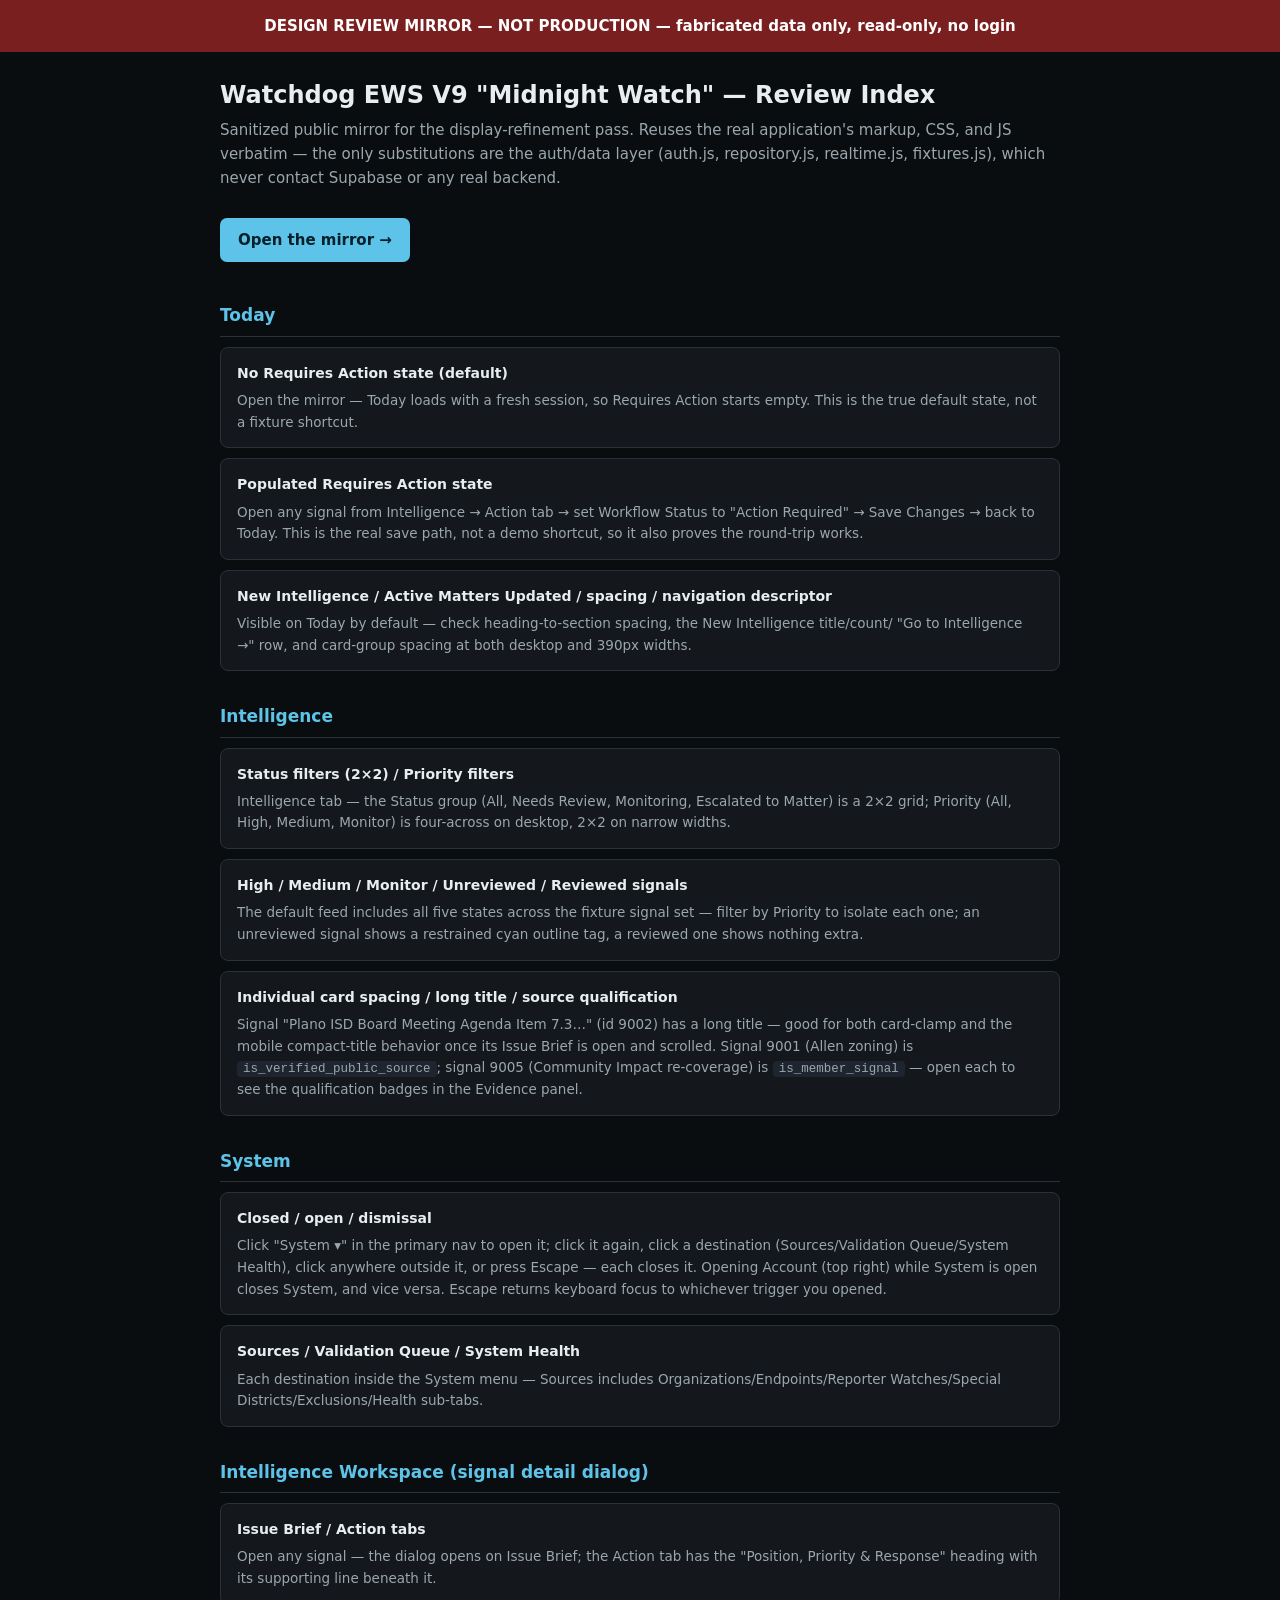
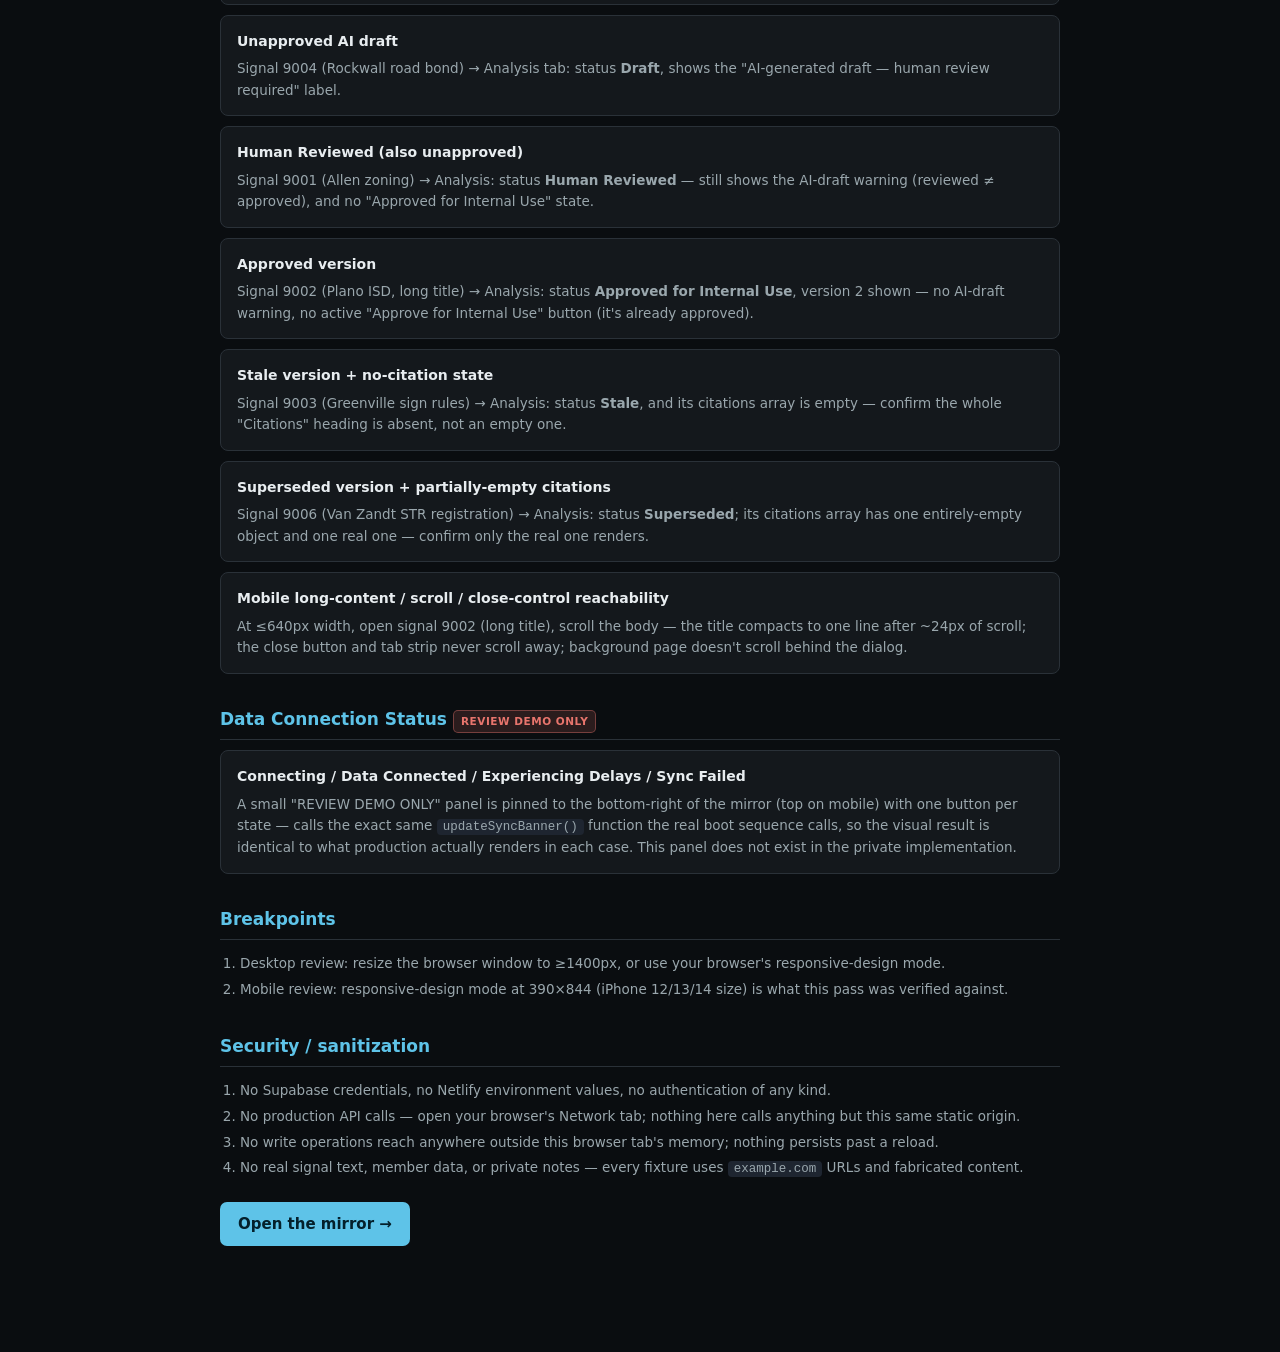
==== review-index.html @ 0312cf00 "Watchdog V9 "Midnight Watch" — sanitized public review mirror Mirrors the private watchdog-v9-midnig" ====
<!DOCTYPE html>
<html lang="en">
<head>
<meta charset="UTF-8">
<meta name="viewport" content="width=device-width,initial-scale=1">
<meta name="robots" content="noindex, nofollow">
<title>Watchdog EWS V9 — Review Index (Design Review Mirror)</title>
<style>
  :root{color-scheme:dark;--bg:#0a0d10;--surface:#14181c;--border:#2a3138;--ink:#e8edf0;--muted:#9aa7ad;--accent:#5ec3e8;--warn:#e8756d;}
  *{box-sizing:border-box}
  body{background:var(--bg);color:var(--ink);font:15px/1.6 system-ui,-apple-system,"Segoe UI",sans-serif;margin:0;padding:0 0 60px}
  header{background:#7a1f1f;color:#fff;padding:14px 20px;font-weight:700;text-align:center}
  main{max-width:880px;margin:0 auto;padding:24px 20px}
  h1{font-size:24px;margin:0 0 4px}
  h2{font-size:17px;margin:32px 0 10px;padding-bottom:6px;border-bottom:1px solid var(--border);color:var(--accent)}
  .sub{color:var(--muted);margin:0 0 20px}
  .card{background:var(--surface);border:1px solid var(--border);border-radius:8px;padding:14px 16px;margin-bottom:10px}
  .card h3{margin:0 0 6px;font-size:14px}
  .card p{margin:0;color:var(--muted);font-size:13.5px}
  code{background:#1e2530;padding:1px 6px;border-radius:4px;font-size:12.5px}
  a.btn{display:inline-block;background:var(--accent);color:#04202b;font-weight:700;padding:10px 18px;border-radius:7px;text-decoration:none;margin:8px 0}
  a.btn:hover{filter:brightness(1.1)}
  .demo-tag{display:inline-block;background:rgba(232,117,109,.15);color:var(--warn);border:1px solid rgba(232,117,109,.4);font-size:10.5px;font-weight:800;letter-spacing:.05em;padding:2px 7px;border-radius:5px;text-transform:uppercase;margin-left:6px}
  ol{padding-left:20px;color:var(--muted);font-size:13.5px}
  ol li{margin-bottom:4px}
</style>
</head>
<body>
<header>DESIGN REVIEW MIRROR — NOT PRODUCTION — fabricated data only, read-only, no login</header>
<main>
  <h1>Watchdog EWS V9 "Midnight Watch" — Review Index</h1>
  <p class="sub">Sanitized public mirror for the display-refinement pass. Reuses the real application's
    markup, CSS, and JS verbatim — the only substitutions are the auth/data layer (auth.js, repository.js,
    realtime.js, fixtures.js), which never contact Supabase or any real backend.</p>

  <p><a class="btn" href="index.html">Open the mirror →</a></p>

  <h2>Today</h2>
  <div class="card"><h3>No Requires Action state (default)</h3><p>Open the mirror — Today loads with a fresh
    session, so Requires Action starts empty. This is the true default state, not a fixture shortcut.</p></div>
  <div class="card"><h3>Populated Requires Action state</h3><p>Open any signal from Intelligence → Action tab
    → set Workflow Status to "Action Required" → Save Changes → back to Today. This is the real save path,
    not a demo shortcut, so it also proves the round-trip works.</p></div>
  <div class="card"><h3>New Intelligence / Active Matters Updated / spacing / navigation descriptor</h3>
    <p>Visible on Today by default — check heading-to-section spacing, the New Intelligence title/count/
    "Go to Intelligence →" row, and card-group spacing at both desktop and 390px widths.</p></div>

  <h2>Intelligence</h2>
  <div class="card"><h3>Status filters (2×2) / Priority filters</h3><p>Intelligence tab — the Status group
    (All, Needs Review, Monitoring, Escalated to Matter) is a 2×2 grid; Priority (All, High, Medium, Monitor)
    is four-across on desktop, 2×2 on narrow widths.</p></div>
  <div class="card"><h3>High / Medium / Monitor / Unreviewed / Reviewed signals</h3><p>The default feed
    includes all five states across the fixture signal set — filter by Priority to isolate each one; an
    unreviewed signal shows a restrained cyan outline tag, a reviewed one shows nothing extra.</p></div>
  <div class="card"><h3>Individual card spacing / long title / source qualification</h3><p>Signal
    "Plano ISD Board Meeting Agenda Item 7.3…" (id 9002) has a long title — good for both card-clamp and the
    mobile compact-title behavior once its Issue Brief is open and scrolled. Signal 9001 (Allen zoning) is
    <code>is_verified_public_source</code>; signal 9005 (Community Impact re-coverage) is
    <code>is_member_signal</code> — open each to see the qualification badges in the Evidence panel.</p></div>

  <h2>System</h2>
  <div class="card"><h3>Closed / open / dismissal</h3><p>Click "System ▾" in the primary nav to open it; click
    it again, click a destination (Sources/Validation Queue/System Health), click anywhere outside it, or
    press Escape — each closes it. Opening Account (top right) while System is open closes System, and vice
    versa. Escape returns keyboard focus to whichever trigger you opened.</p></div>
  <div class="card"><h3>Sources / Validation Queue / System Health</h3><p>Each destination inside the System
    menu — Sources includes Organizations/Endpoints/Reporter Watches/Special Districts/Exclusions/Health
    sub-tabs.</p></div>

  <h2>Intelligence Workspace (signal detail dialog)</h2>
  <div class="card"><h3>Issue Brief / Action tabs</h3><p>Open any signal — the dialog opens on Issue Brief;
    the Action tab has the "Position, Priority &amp; Response" heading with its supporting line beneath it.</p></div>
  <div class="card"><h3>Unapproved AI draft</h3><p>Signal 9004 (Rockwall road bond) → Analysis tab: status
    <strong>Draft</strong>, shows the "AI-generated draft — human review required" label.</p></div>
  <div class="card"><h3>Human Reviewed (also unapproved)</h3><p>Signal 9001 (Allen zoning) → Analysis: status
    <strong>Human Reviewed</strong> — still shows the AI-draft warning (reviewed ≠ approved), and no
    "Approved for Internal Use" state.</p></div>
  <div class="card"><h3>Approved version</h3><p>Signal 9002 (Plano ISD, long title) → Analysis: status
    <strong>Approved for Internal Use</strong>, version 2 shown — no AI-draft warning, no active "Approve for
    Internal Use" button (it's already approved).</p></div>
  <div class="card"><h3>Stale version + no-citation state</h3><p>Signal 9003 (Greenville sign rules) →
    Analysis: status <strong>Stale</strong>, and its citations array is empty — confirm the whole "Citations"
    heading is absent, not an empty one.</p></div>
  <div class="card"><h3>Superseded version + partially-empty citations</h3><p>Signal 9006 (Van Zandt STR
    registration) → Analysis: status <strong>Superseded</strong>; its citations array has one entirely-empty
    object and one real one — confirm only the real one renders.</p></div>
  <div class="card"><h3>Mobile long-content / scroll / close-control reachability</h3><p>At ≤640px width, open
    signal 9002 (long title), scroll the body — the title compacts to one line after ~24px of scroll; the
    close button and tab strip never scroll away; background page doesn't scroll behind the dialog.</p></div>

  <h2>Data Connection Status<span class="demo-tag">review demo only</span></h2>
  <div class="card"><h3>Connecting / Data Connected / Experiencing Delays / Sync Failed</h3><p>A small
    "REVIEW DEMO ONLY" panel is pinned to the bottom-right of the mirror (top on mobile) with one button per
    state — calls the exact same <code>updateSyncBanner()</code> function the real boot sequence calls, so
    the visual result is identical to what production actually renders in each case. This panel does not
    exist in the private implementation.</p></div>

  <h2>Breakpoints</h2>
  <ol>
    <li>Desktop review: resize the browser window to ≥1400px, or use your browser's responsive-design mode.</li>
    <li>Mobile review: responsive-design mode at 390×844 (iPhone 12/13/14 size) is what this pass was verified against.</li>
  </ol>

  <h2>Security / sanitization</h2>
  <ol>
    <li>No Supabase credentials, no Netlify environment values, no authentication of any kind.</li>
    <li>No production API calls — open your browser's Network tab; nothing here calls anything but this
      same static origin.</li>
    <li>No write operations reach anywhere outside this browser tab's memory; nothing persists past a reload.</li>
    <li>No real signal text, member data, or private notes — every fixture uses <code>example.com</code> URLs
      and fabricated content.</li>
  </ol>

  <p><a class="btn" href="index.html">Open the mirror →</a></p>
</main>
</body>
</html>
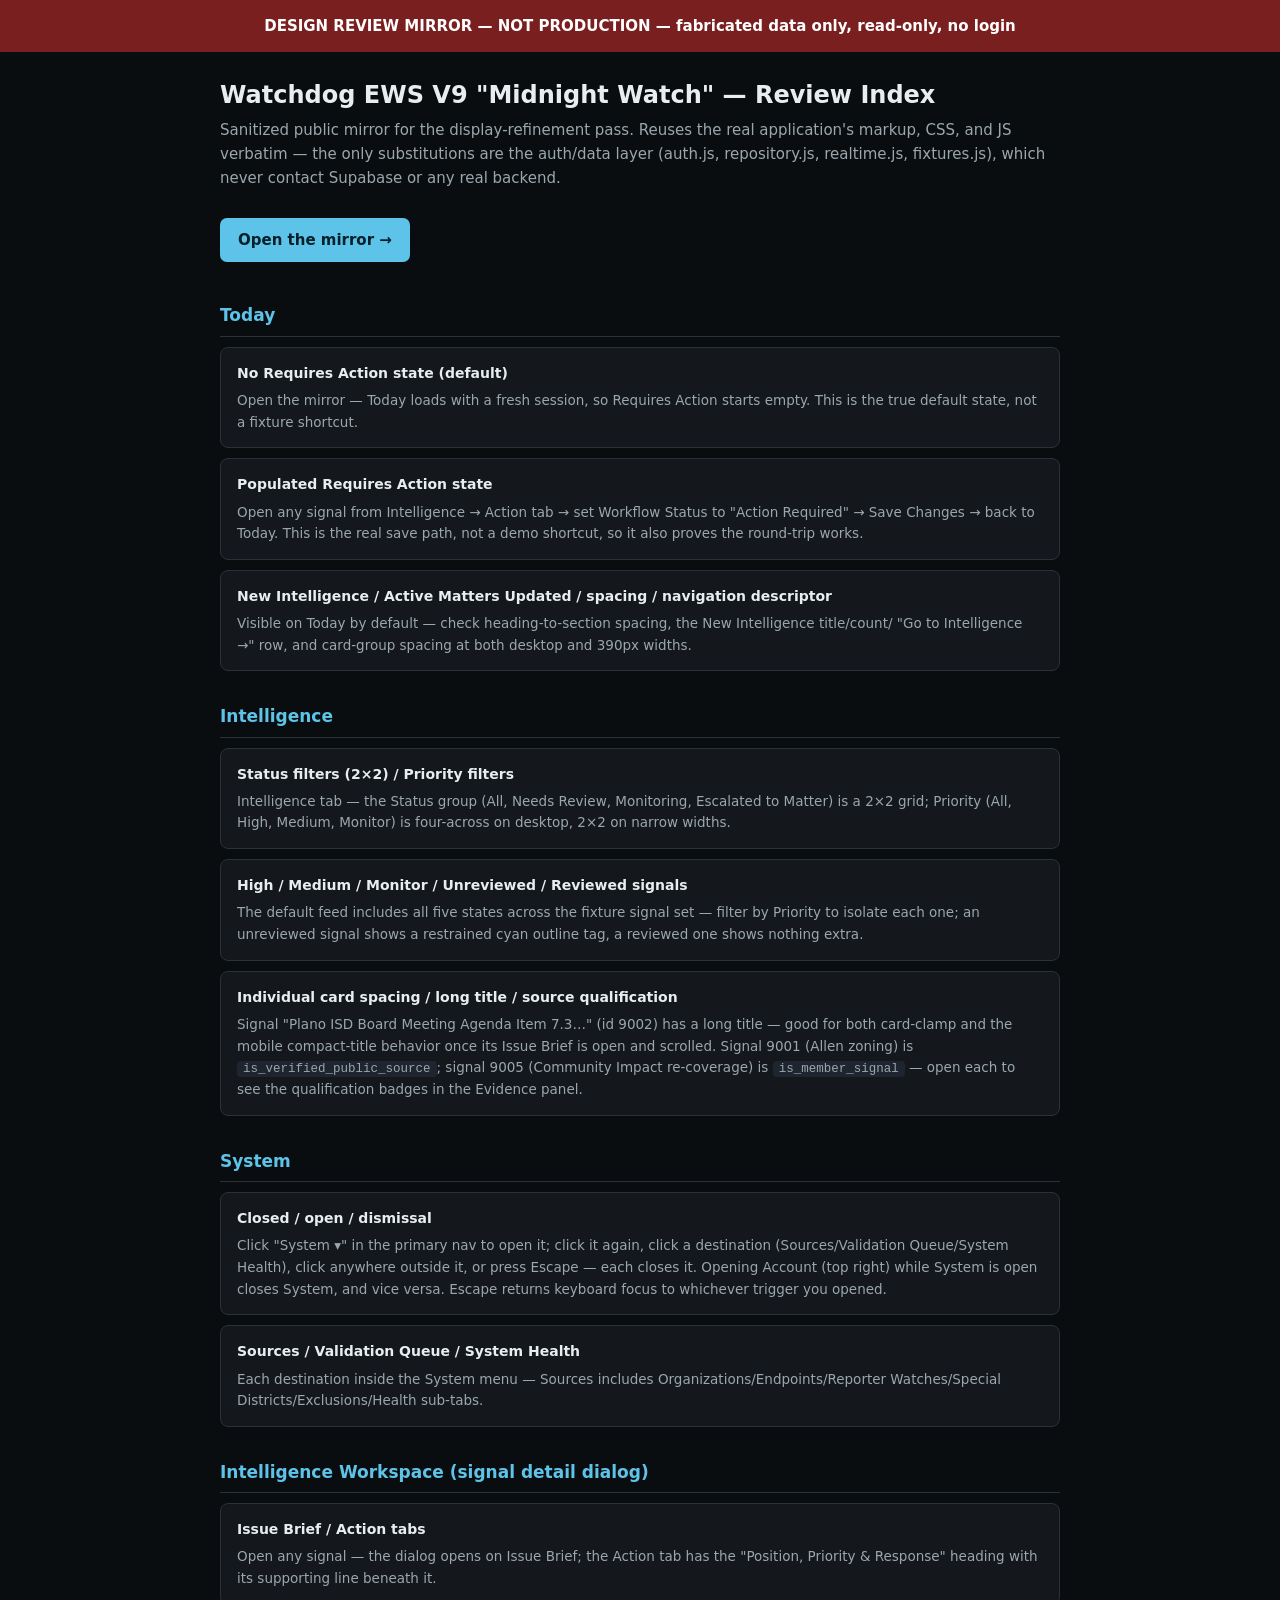
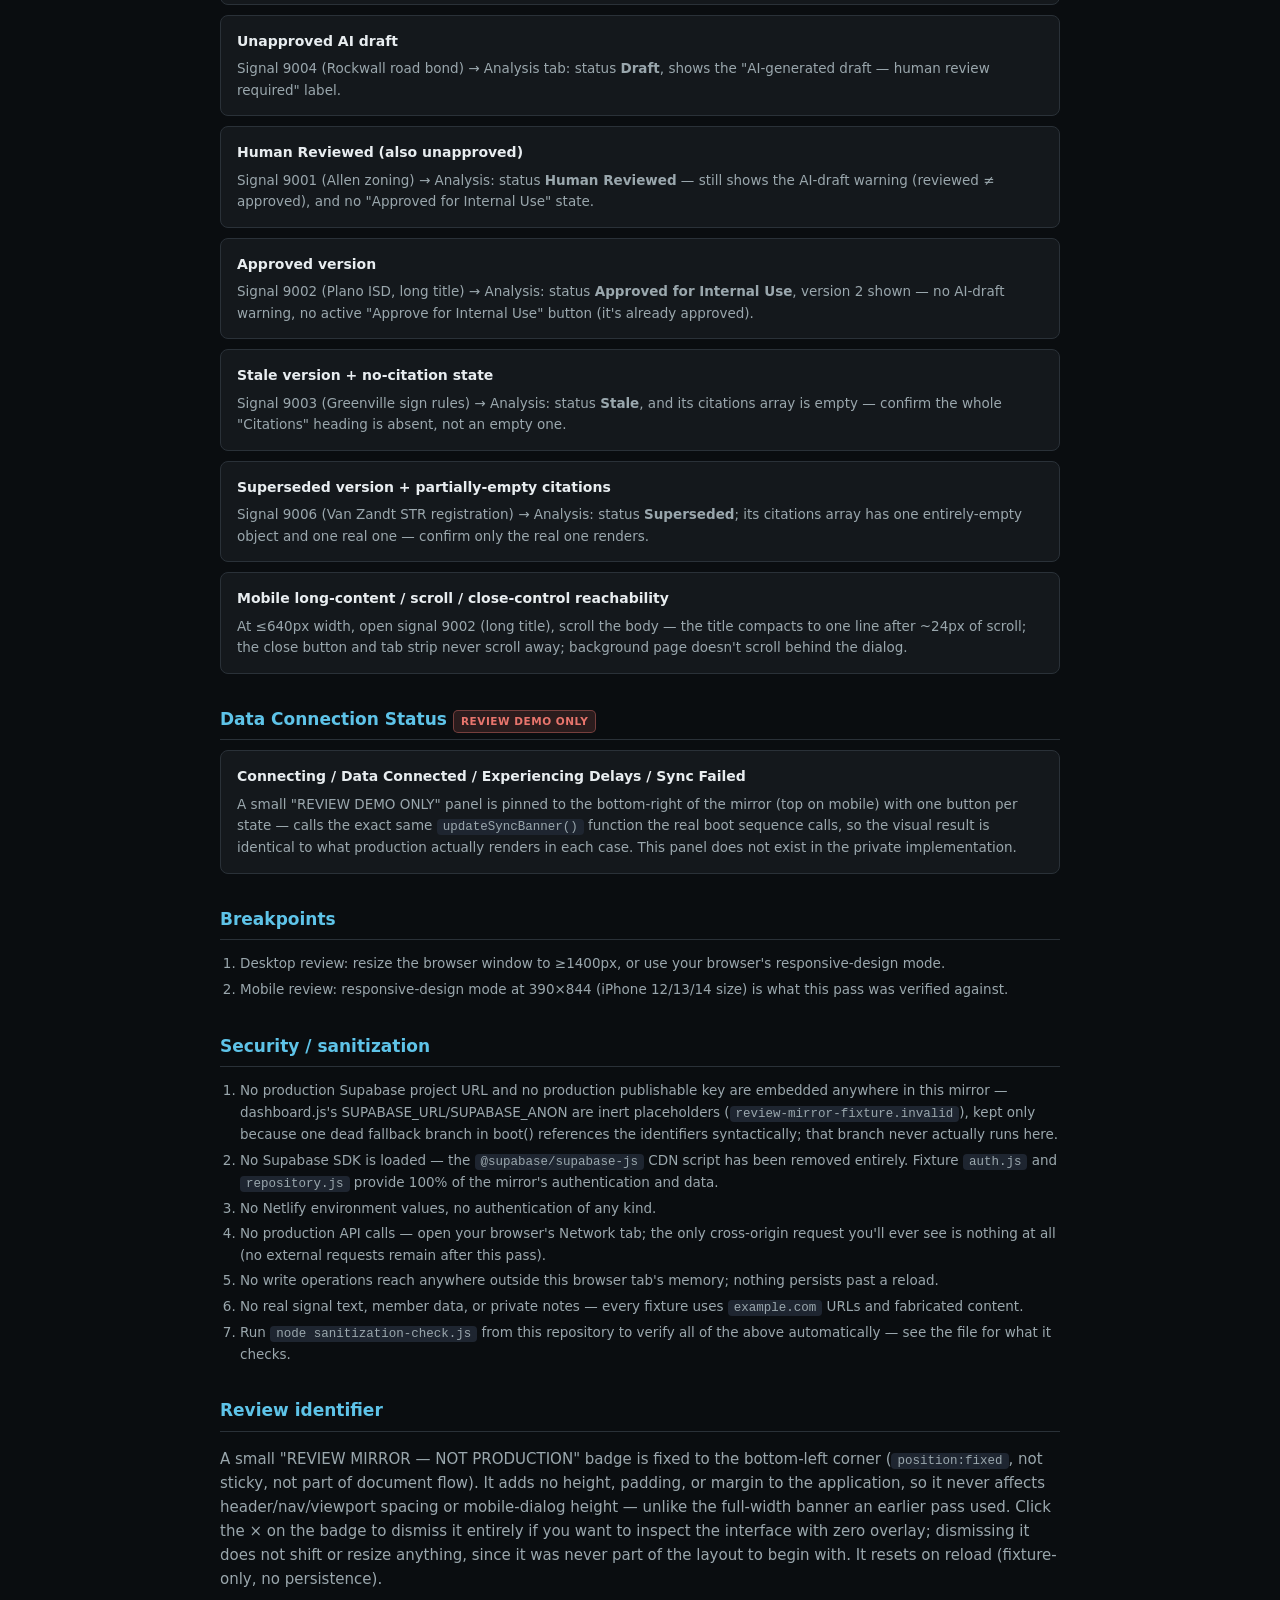
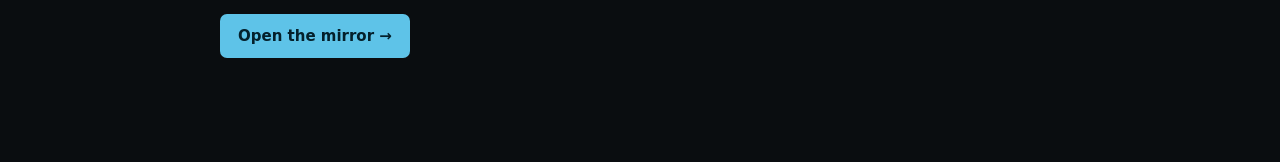
==== commit 92910031: "Watchdog V9 review mirror: remove production config and preserve layout parity Two defects found in " ====
--- a/review-index.html
+++ b/review-index.html
@@ -103,13 +103,30 @@
 
   <h2>Security / sanitization</h2>
   <ol>
-    <li>No Supabase credentials, no Netlify environment values, no authentication of any kind.</li>
-    <li>No production API calls — open your browser's Network tab; nothing here calls anything but this
-      same static origin.</li>
+    <li>No production Supabase project URL and no production publishable key are embedded anywhere in this
+      mirror — dashboard.js's SUPABASE_URL/SUPABASE_ANON are inert placeholders (<code>review-mirror-fixture.invalid</code>),
+      kept only because one dead fallback branch in boot() references the identifiers syntactically; that
+      branch never actually runs here.</li>
+    <li>No Supabase SDK is loaded — the <code>@supabase/supabase-js</code> CDN script has been removed
+      entirely. Fixture <code>auth.js</code> and <code>repository.js</code> provide 100% of the mirror's
+      authentication and data.</li>
+    <li>No Netlify environment values, no authentication of any kind.</li>
+    <li>No production API calls — open your browser's Network tab; the only cross-origin request you'll ever
+      see is nothing at all (no external requests remain after this pass).</li>
     <li>No write operations reach anywhere outside this browser tab's memory; nothing persists past a reload.</li>
     <li>No real signal text, member data, or private notes — every fixture uses <code>example.com</code> URLs
       and fabricated content.</li>
+    <li>Run <code>node sanitization-check.js</code> from this repository to verify all of the above
+      automatically — see the file for what it checks.</li>
   </ol>
+
+  <h2>Review identifier</h2>
+  <p style="color:var(--muted)">A small "REVIEW MIRROR — NOT PRODUCTION" badge is fixed to the bottom-left
+    corner (<code>position:fixed</code>, not sticky, not part of document flow). It adds no height, padding,
+    or margin to the application, so it never affects header/nav/viewport spacing or mobile-dialog height —
+    unlike the full-width banner an earlier pass used. Click the × on the badge to dismiss it entirely if you
+    want to inspect the interface with zero overlay; dismissing it does not shift or resize anything, since it
+    was never part of the layout to begin with. It resets on reload (fixture-only, no persistence).</p>
 
   <p><a class="btn" href="index.html">Open the mirror →</a></p>
 </main>
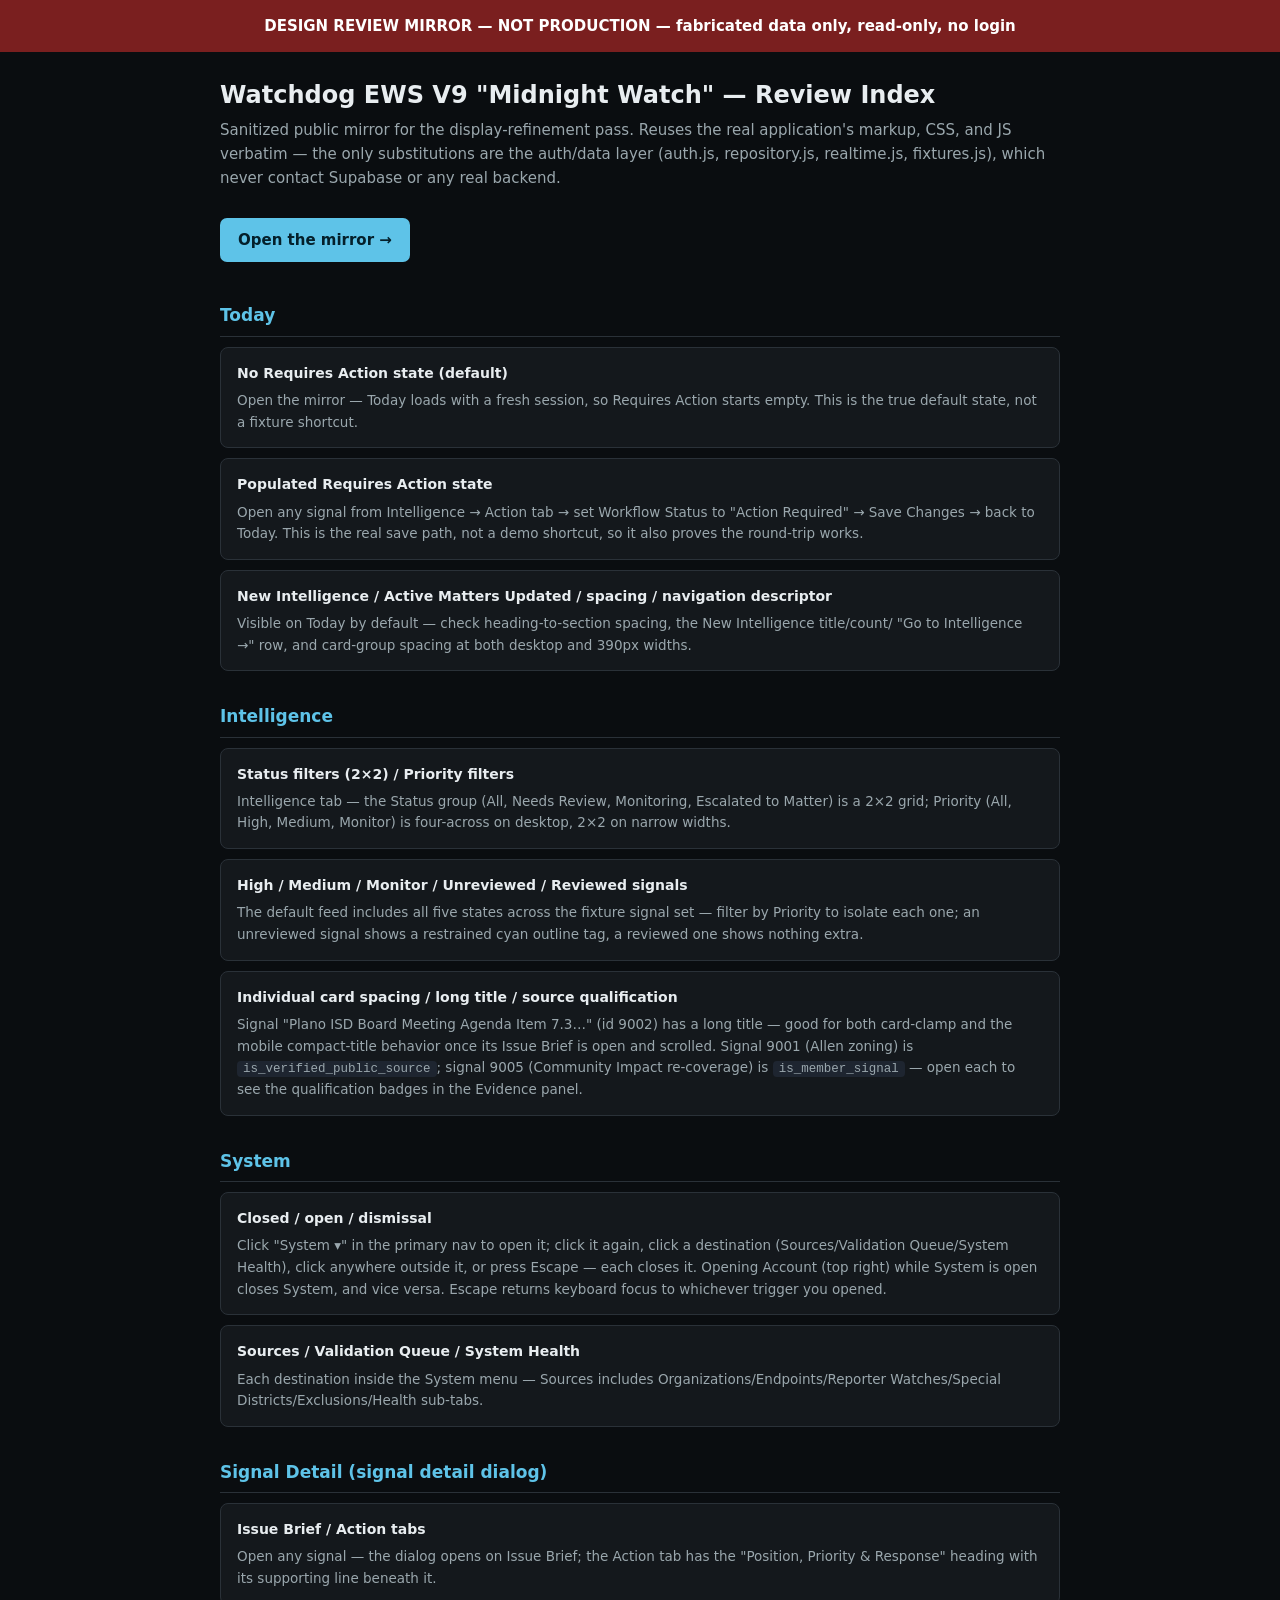
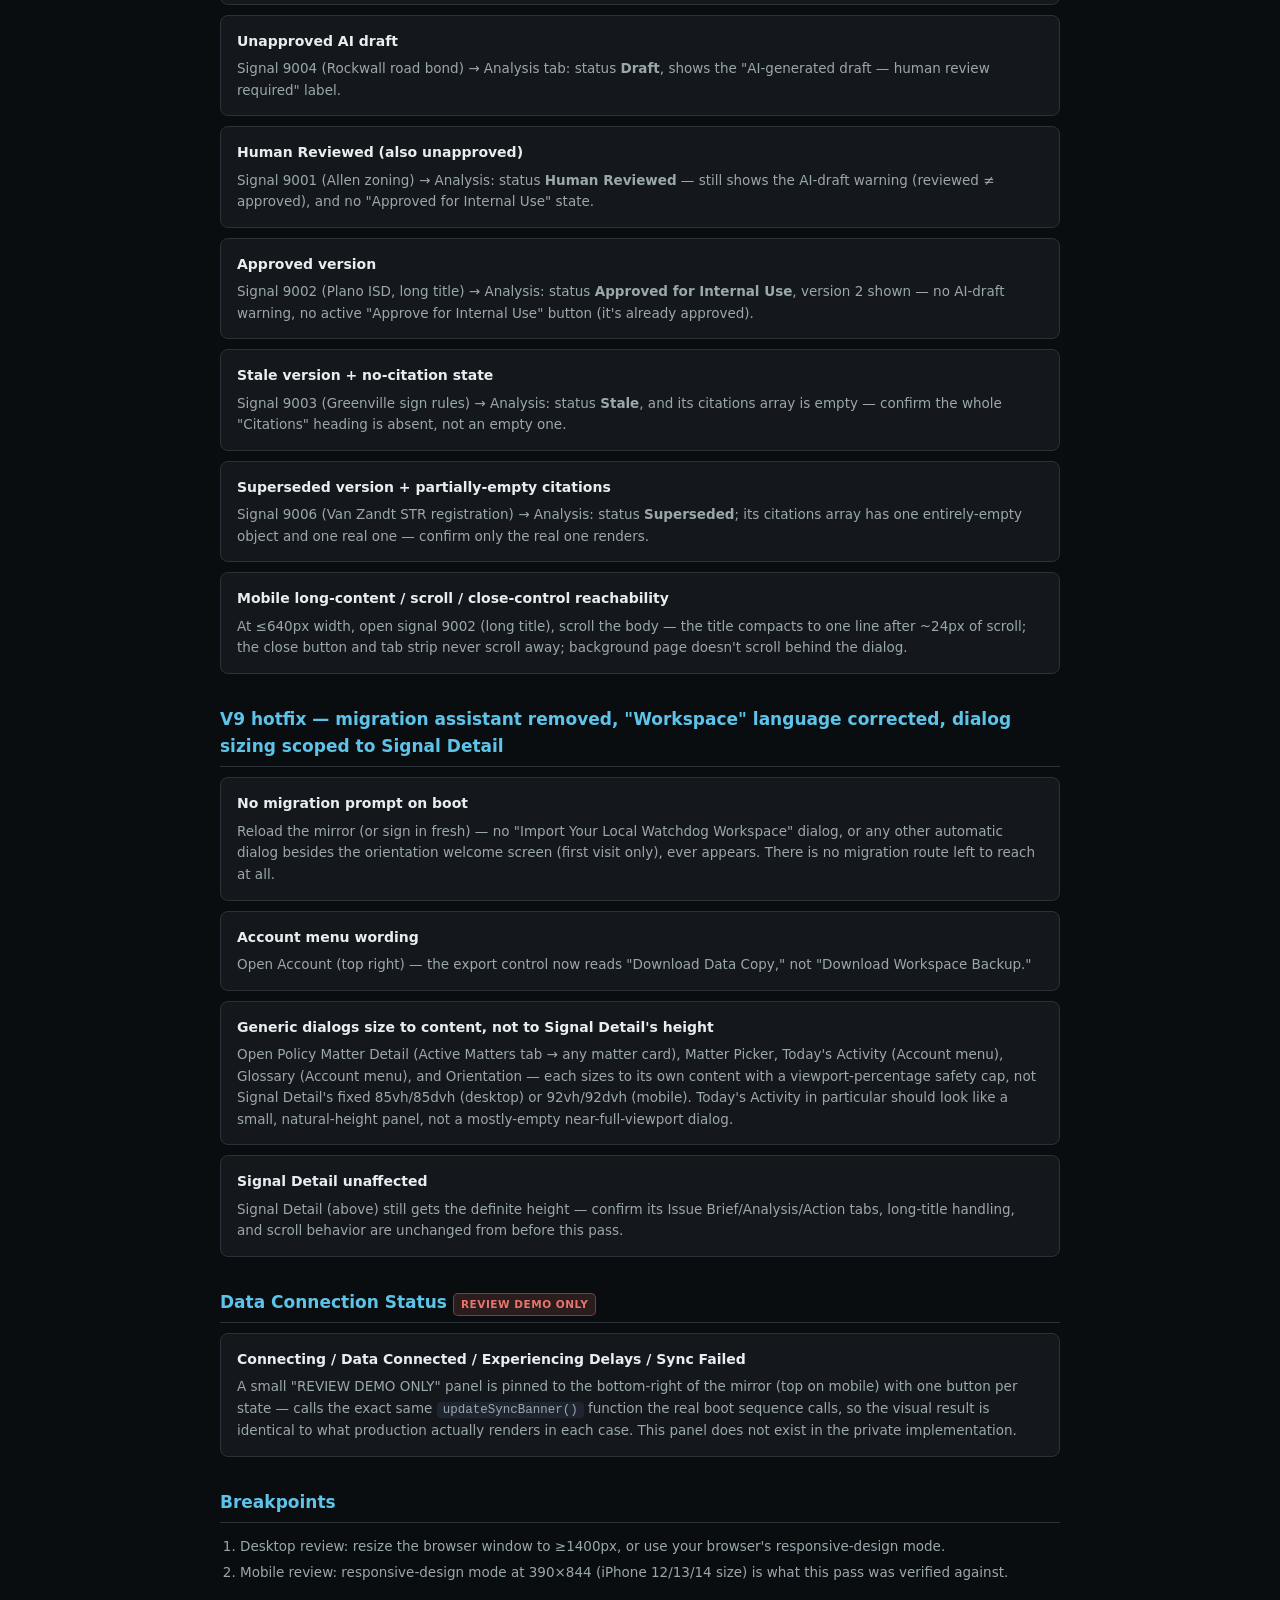
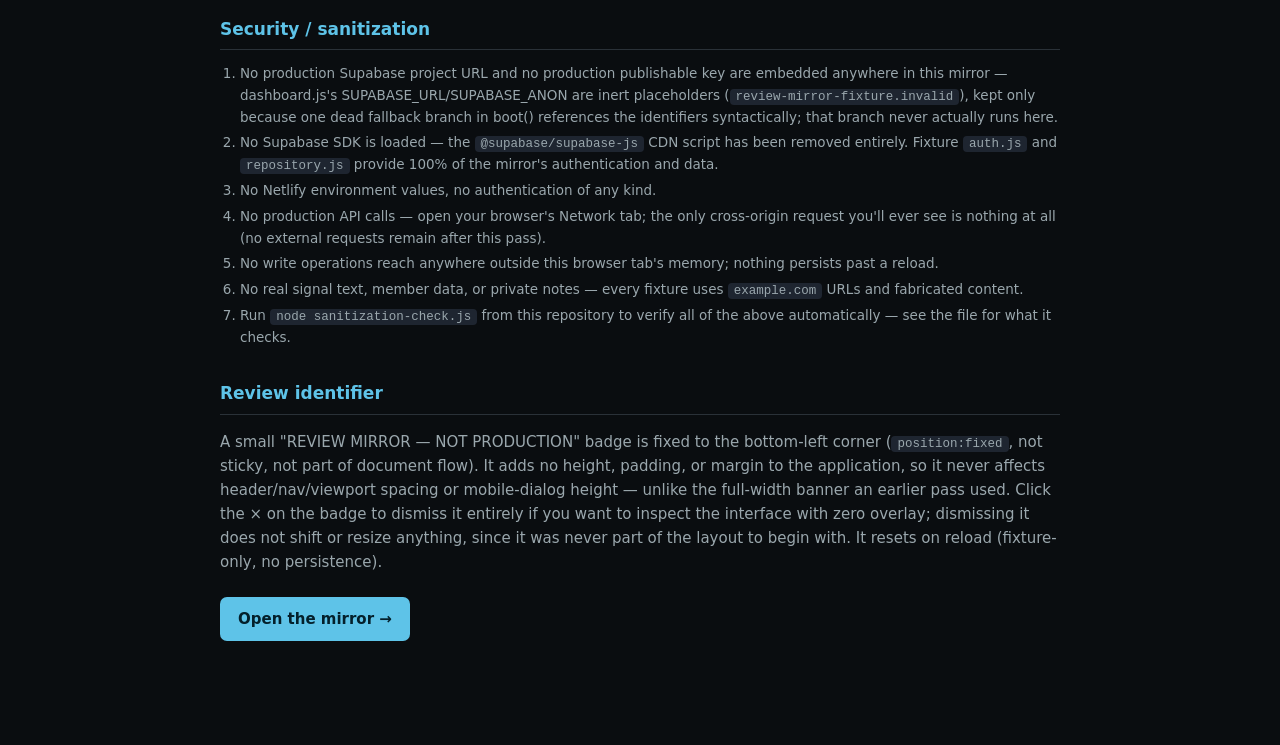
==== commit df5fba86: "Watchdog V9 hotfix mirror: remove migration assistant, correct Workspace language, rescope dialog he" ====
--- a/review-index.html
+++ b/review-index.html
@@ -67,7 +67,7 @@
     menu — Sources includes Organizations/Endpoints/Reporter Watches/Special Districts/Exclusions/Health
     sub-tabs.</p></div>
 
-  <h2>Intelligence Workspace (signal detail dialog)</h2>
+  <h2>Signal Detail (signal detail dialog)</h2>
   <div class="card"><h3>Issue Brief / Action tabs</h3><p>Open any signal — the dialog opens on Issue Brief;
     the Action tab has the "Position, Priority &amp; Response" heading with its supporting line beneath it.</p></div>
   <div class="card"><h3>Unapproved AI draft</h3><p>Signal 9004 (Rockwall road bond) → Analysis tab: status
@@ -87,6 +87,21 @@
   <div class="card"><h3>Mobile long-content / scroll / close-control reachability</h3><p>At ≤640px width, open
     signal 9002 (long title), scroll the body — the title compacts to one line after ~24px of scroll; the
     close button and tab strip never scroll away; background page doesn't scroll behind the dialog.</p></div>
+
+  <h2>V9 hotfix — migration assistant removed, "Workspace" language corrected, dialog sizing scoped to Signal Detail</h2>
+  <div class="card"><h3>No migration prompt on boot</h3><p>Reload the mirror (or sign in fresh) — no "Import Your
+    Local Watchdog Workspace" dialog, or any other automatic dialog besides the orientation welcome screen
+    (first visit only), ever appears. There is no migration route left to reach at all.</p></div>
+  <div class="card"><h3>Account menu wording</h3><p>Open Account (top right) — the export control now reads
+    "Download Data Copy," not "Download Workspace Backup."</p></div>
+  <div class="card"><h3>Generic dialogs size to content, not to Signal Detail's height</h3><p>Open Policy Matter
+    Detail (Active Matters tab → any matter card), Matter Picker, Today's Activity (Account menu), Glossary
+    (Account menu), and Orientation — each sizes to its own content with a viewport-percentage safety cap, not
+    Signal Detail's fixed 85vh/85dvh (desktop) or 92vh/92dvh (mobile). Today's Activity in particular should
+    look like a small, natural-height panel, not a mostly-empty near-full-viewport dialog.</p></div>
+  <div class="card"><h3>Signal Detail unaffected</h3><p>Signal Detail (above) still gets the definite height —
+    confirm its Issue Brief/Analysis/Action tabs, long-title handling, and scroll behavior are unchanged from
+    before this pass.</p></div>
 
   <h2>Data Connection Status<span class="demo-tag">review demo only</span></h2>
   <div class="card"><h3>Connecting / Data Connected / Experiencing Delays / Sync Failed</h3><p>A small
